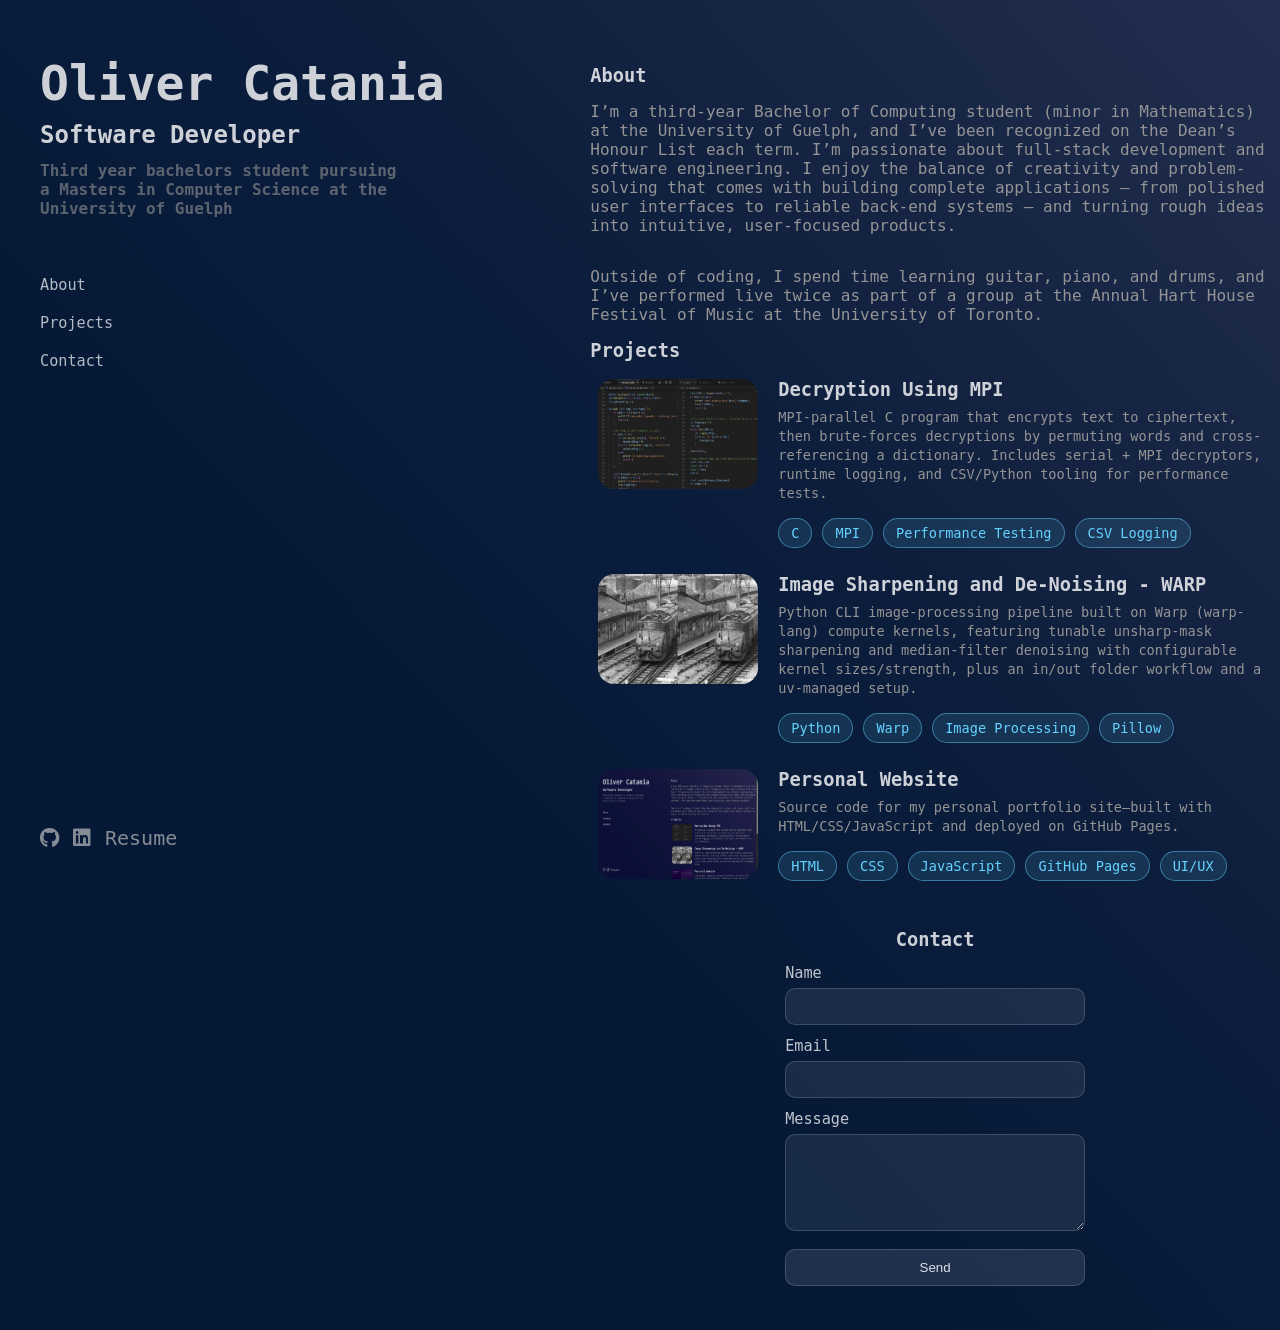
==== index.html @ 057a2d2d "Added icons - fixed link colour" ====
<!DOCTYPE html>
<html lang="en">
<head>
    <meta charset="UTF-8">
    <meta name="viewport" content="width=device-width, initial-scale=1.0">
    <title>Oliver Catania</title>
    <link rel="stylesheet" href="css/style.css">
    <link rel="stylesheet" href="https://cdnjs.cloudflare.com/ajax/libs/font-awesome/6.5.0/css/all.min.css">
    <link rel="icon" type="image/png" href="terminal-icon-md-deep-blue.png" sizes="any">

</head>
<body>
    <div class="left-to-right">
        <!-- LEFT DIV -->
        <div class="div1">
            <h1 style="padding-top: 55px;">Oliver Catania</h1>
            <h2 style="padding-top: 10px">Software Developer</h2>
            
            <h4 class="subtitle">Third year bachelors student pursuing a Masters 
                in Computer Science at the University of Guelph</h4>

            <nav class="section-links">
                <a href="#about">About</a>
                <!-- <a href="#experience">Experience</a> -->
                <a href="#projects">Projects</a>
                <a href="#contact">Contact</a>
            </nav>

            <div class="social-icons">
                <a href="https://github.com/olivercatania" target="_blank" rel="noopener noreferrer" aria-label="GitHub">
                    <i class="fa-brands fa-github"></i>
                </a>

                <a href="https://linkedin.com/in/oliver-catania" target="_blank" rel="noopener noreferrer" aria-label="LinkedIn">
                    <i class="fa-brands fa-linkedin"></i>
                </a>

                <a href="https://linkedin.com/in/oliver-catania" target="_blank" rel="noopener noreferrer">
                    Resume
                </a>

            </div>
        </div>
        <!-- RIGHT DIV -->
        <div class="div2 p1">
            <h3 id="about">About</h3>
            
            <p>
                I’m a third-year Bachelor of Computing student (minor in Mathematics) at the University of Guelph, and I’ve been
                recognized on the Dean’s Honour List each term. I’m passionate about full-stack development and software
                engineering. I enjoy the balance of creativity and problem-solving that comes with building complete applications —
                from polished user interfaces to reliable back-end systems — and turning rough ideas into intuitive, user-focused
                products.
            </p>
            <p>
                Outside of coding, I spend time learning guitar, piano, and drums, and I’ve performed live twice as part of a group
                at the Annual Hart House Festival of Music at the University of Toronto.
            </p>

            
            <!-- <h3 id="experience">Work Experience</h3>
            <p>More text</p> -->
            <h3 id="projects">Projects</h3>

            <div>
                <a class="projects" href="https://github.com/olivercatania/c-decrypt" target="_blank" rel="noopener noreferrer">
                    <img src="images/decrypt-fixed.png" alt="photo of code">
                    <div>
                        <h3 style="padding-bottom: 7px">
                            Decryption Using MPI
                        </h3>
                        <span>MPI-parallel C program that encrypts text to ciphertext, then brute-forces decryptions by permuting words and cross-referencing a dictionary. Includes serial + MPI decryptors, runtime logging, and CSV/Python tooling for performance tests.</span>
                        <ul class="tags">
                            <li>C</li>
                            <li>MPI</li>
                            <li>Performance Testing</li>
                            <li>CSV Logging</li>
                        </ul>
                    </div>
                </a>

                <a class="projects" href="https://github.com/olivercatania/warp-image-filters" target="_blank" rel="noopener noreferrer">
                    <img src="images/unsharp.png" alt="train comparison">
                    <div>
                        <h3 style="padding-bottom: 7px">
                            Image Sharpening and De-Noising - WARP
                        </h3>
                        <span>Python CLI image-processing pipeline built on Warp (warp-lang) compute kernels, featuring tunable unsharp-mask sharpening and median-filter denoising with configurable kernel sizes/strength, plus an in/out folder workflow and a uv-managed setup.</span>
                        <ul class="tags">
                            <li>Python</li>
                            <li>Warp</li>
                            <li>Image Processing</li>
                            <li>Pillow</li>
                        </ul>
                    </div>
                </a>

                <a class="projects" href="https://github.com/olivercatania/personal-website" target="_blank" rel="noopener noreferrer">
                    <img src="images/site.png" alt="website">
                    <div>
                        <h3 style="padding-bottom: 7px">
                            Personal Website
                        </h3>
                        <span>Source code for my personal portfolio site—built with HTML/CSS/JavaScript and deployed on GitHub Pages.
                        </span>
                        <ul class="tags">
                            <li>HTML</li>
                            <li>CSS</li>
                            <li>JavaScript</li>
                            <li>GitHub Pages</li>
                            <li>UI/UX</li>
                        </ul>

                    </div>
                </a>
            </div>
            
            <section id="contact">
                <h3>Contact</h3>
                    <form 
                        id="contact-form"
                        class="contact-form"
                        action="https://formspree.io/f/xgoedpyl"
                        method="POST">

                        <label>
                            Name
                            <input type="text" name="name" autocomplete="name" required>
                        </label>

                        <label>
                            Email
                            <input type="email" name="email" autocomplete="email" required>
                        </label>

                        <label>
                            Message
                            <textarea name="message" rows="5" required></textarea>
                        </label>

                        <!-- Honeypot (spam trap): keep hidden -->
                        <input type="text" name="_gotcha" class="hp" tabindex="-1" autocomplete="off">
                        <button type="submit">Send</button>

                        <p id="contact-status" class="form-status"></p>
                    </form>
            </section>
        </div>
       
    </div>
    <script src="js/script.js"></script>
</body>
</html>
---- css/style.css ----
html, body {
  background-color: rgb(20, 19, 59);
  background-image: linear-gradient(to right top, #051937, #051937, #051937, #051937, #051937, #071b39, #0a1c3b, #0d1e3d, #132241, #182646, #1d2a4a, #222e4f);
  padding: 0;
  margin: 0;
  width: 100%; 
  min-height: 100vh;
  box-sizing: border-box; 
  color: white;
  font-family: DejaVu Sans Mono, monospace;
  scroll-behavior: smooth;
}

@media (max-width: 1000px) {
  .left-to-right{
    flex-direction: column !important;
  }

  h1{
    font-size: 2.6rem !important;
    padding-top: 80px !important;
  }

  .div1{
    position: static !important;
  }

  .div2{
    padding-right: 10px;
    padding-left: 40px !important;
  }

  .p1{
    padding-top:0px !important;
  }

  .section-links{ 
    display: none !important;
    pointer-events: none !important;
  }
}

@media (max-width: 600px) {
  h1{
    font-size: 2rem !important;
    padding-top: 90px !important;
  }

  .div1, .div2{
    padding-left: 20px!important;
  }

  .contact-form{
    width: max(200px, 50%) !important;
  }

  .projects{
    flex-direction: column;
    padding-right: 8px !important;
    margin-right: 10px !important;
  }

  .projects img{
    width: 100% !important;
    height: 60% !important;
    margin-right: 0px !important;
    margin-bottom: 8px;
  }
}

@media (max-width: 300px) {
  h1{
    padding-top: 95px !important;
    font-size: 1.7rem !important;
  }

  .div1, .div2{
    padding-left: 16px!important;
  }
}

h1 {
  font-family: DejaVu Sans Mono, monospace;
  font-size: 3rem;
  font-weight: bold;
  text-align: center;
  margin: 0;
  color: rgba(255, 255, 255, 0.8);
}

h2 {
  margin: 0;
  color: rgba(255, 255, 255, 0.8);
}

h3 {
  margin: 0;
  color: rgba(255, 255, 255, 0.8);
}

h4 {
  color: rgba(148, 148, 148, 0.6);
  margin: 0;
  padding-top: 12px;
}

p {
  color: rgb(148, 148, 148);
}

.left-to-right {
  display: flex;
  flex-direction: row;
}

.div1, .div2{
  display: flex;
  flex-direction: column;
  justify-content: flex-start;
  align-items: flex-start; 
}

.div1{
  height: 100vh;

  padding-right: 10px;
  padding-left: 40px;
    
  flex: 43%;
  align-self: flex-start;
  top: 0px;
  position: sticky;
}
.div2{
  padding-left: 20px;
  flex: 57%;
  min-width: 0;
}

.p1{
  padding-top:65px;
}

.subtitle {
  max-width: 38ch;
}


/* Button group styling */
.section-links{
  margin-top: 48px;
  display: flex;
  flex-direction: column;
  gap: 10px;
}

.section-links a{
  text-decoration: none;
  font-size: 0.95rem;
  color: rgba(255,255,255,0.70);
  width: fit-content;
  transition: color 0.15s ease, transform 0.15s ease;
  margin-top: 10px;
}

.section-links a:hover{
  color: rgba(255,255,255,0.92);
  transform: translateX(3px);
}

.social-icons{
  margin-top: auto;
  padding-top: 18px;
  padding-bottom: 50px;
  display: flex;
  gap: 14px;
}

.social-icons a{
  color: rgba(190, 190, 190, 0.7);
  font-size: 1.25rem;
  text-decoration: none;
  transition: color 0.15s ease, transform 0.15s ease;
}

.social-icons a:hover{
  color: rgba(255,255,255,0.90);
  transform: translateY(-2px);
}

/* Projects section */

.projects {
  display: flex;
  margin-top: 10px;
  padding: 8px;
  border-radius: 16px;
  transition: background-color 190ms ease;

  
  text-decoration: none;
}

.projects:hover{
  background-color: rgba(254, 254, 254, 0.05)
}

.projects:link{
  color: rgb(148, 148, 148);
}

.projects:visited{
  color: rgb(148, 148, 148);
}

.projects img{
  width: 160px;
  height: 110px;
  margin-right: 20px;

  border-radius: 16px;
}

.projects span{
  font-size: 0.85rem;
}


/* TAGS */

.tags {
  display: flex;
  flex-wrap: wrap;
  gap: 10px;
  list-style: none;
  padding: 0;
  margin-bottom: 0;
}

.tags li{
  padding: 6px 12px;
  border-radius: 999px;
  color: #64D2FF;
  border: 1px solid rgba(100, 210, 255, 0.45);
  background: rgba(100, 210, 255, 0.12);
  font-size: 0.85rem;
}

/* Contact form styling */
/* Center the whole contact section inside the right column */
#contact{
  width: 100%;
  margin-top: 40px;
  display: flex;
  flex-direction: column;
  align-items: center;
}

#contact h3{
  text-align: center;
  width: 100%;
  max-width: 520px;
}

.contact-form{
  margin-top: 14px;
  width: 300px;
  max-width: 520px;
  display: flex;
  flex-direction: column;
  gap: 12px;
}

.contact-form label{
  display: flex;
  flex-direction: column;
  gap: 6px;
  color: rgba(255,255,255,0.75);
  font-size: 0.95rem;
}

.contact-form input,
.contact-form textarea{
  padding: 10px 12px;
  border-radius: 10px;
  border: 1px solid rgba(255,255,255,0.16);
  background: rgba(255,255,255,0.08);
  color: rgba(255,255,255,0.90);
  outline: none;
}

.contact-form textarea{
  resize: vertical;
}

.contact-form input:focus,
.contact-form textarea:focus{
  border-color: rgba(255,255,255,0.30);
  background: rgba(255,255,255,0.10);
}

.contact-form button{
  margin-top: 6px;
  padding: 10px 14px;
  border-radius: 10px;
  border: 1px solid rgba(255,255,255,0.16);
  background: rgba(255,255,255,0.10);
  color: rgba(255,255,255,0.85);
  cursor: pointer;
}

.contact-form button:hover{
  background: rgba(255,255,255,0.16);
}


/* honeypot hidden */
.hp{ 
    display:none;
}
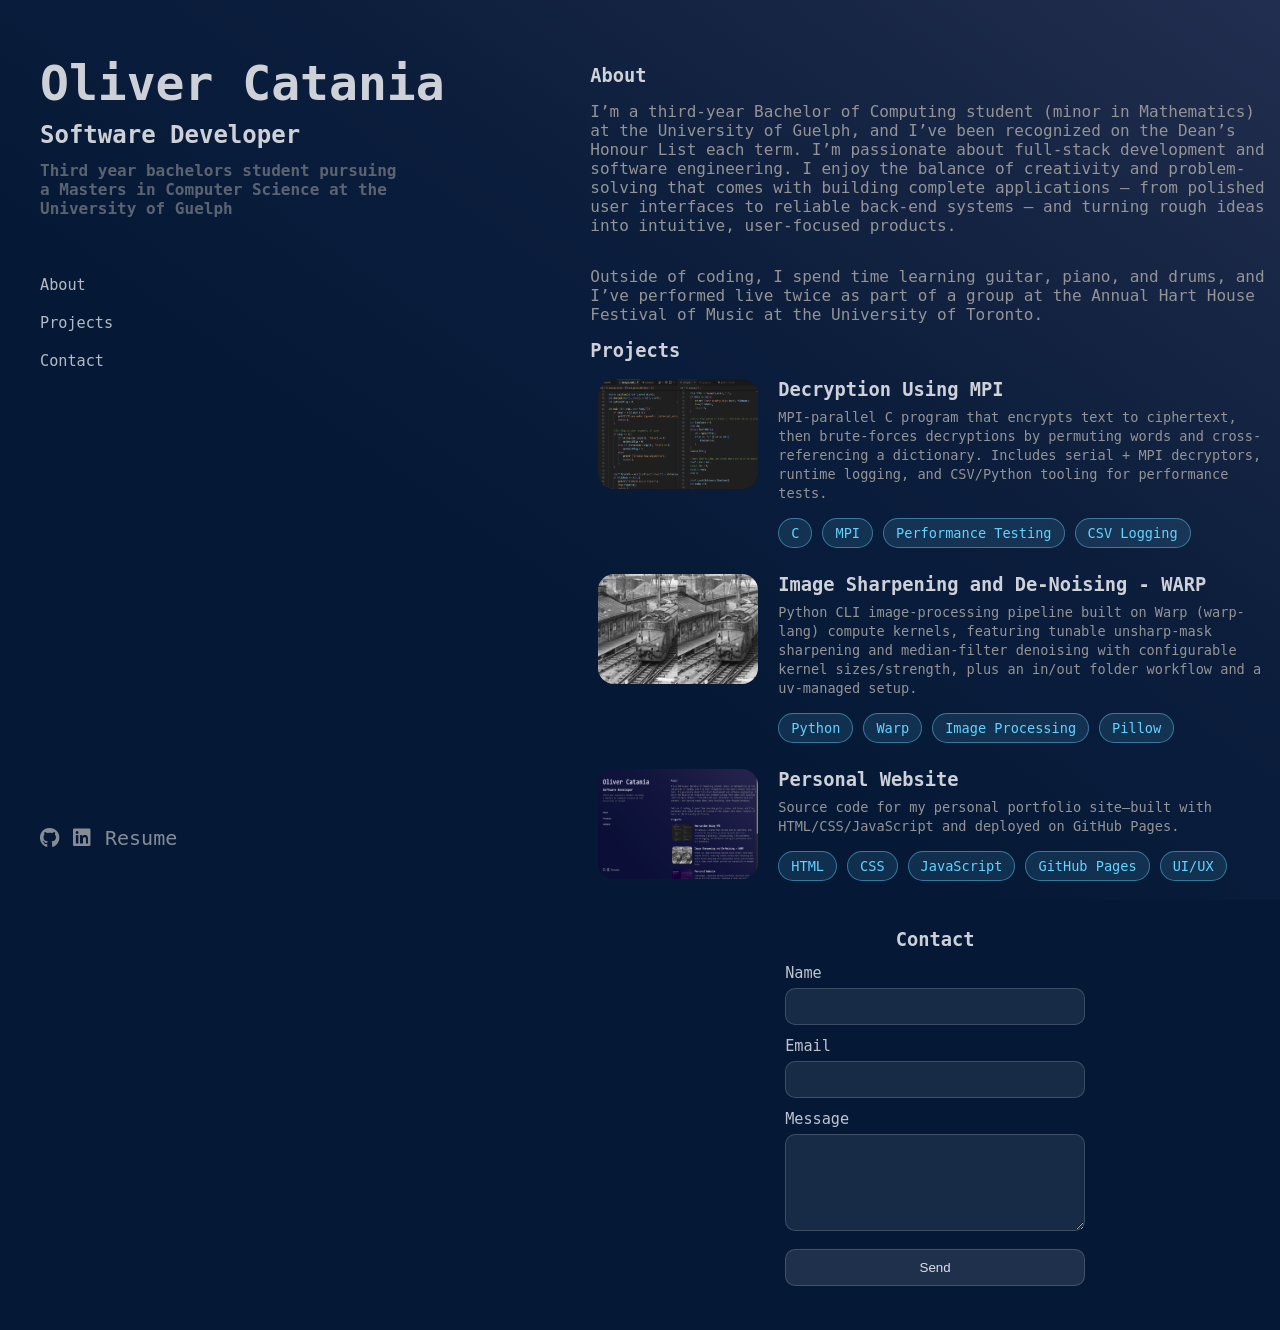
==== commit 6a98f04f: "background fix" ====
--- a/index.html
+++ b/index.html
@@ -2,7 +2,7 @@
 <html lang="en">
 <head>
     <meta charset="UTF-8">
-    <meta name="viewport" content="width=device-width, initial-scale=1.0">
+    <meta name="viewport" content="width=device-width, initial-scale=1.0, viewport-fit=cover">
     <title>Oliver Catania</title>
     <link rel="stylesheet" href="css/style.css">
     <link rel="stylesheet" href="https://cdnjs.cloudflare.com/ajax/libs/font-awesome/6.5.0/css/all.min.css">
@@ -10,6 +10,7 @@
 
 </head>
 <body>
+    <div class="page-bg" aria-hidden="true"></div>
     <div class="left-to-right">
         <!-- LEFT DIV -->
         <div class="div1">
--- a/css/style.css
+++ b/css/style.css
@@ -1,6 +1,8 @@
-html, body {
-  background-color: rgb(20, 19, 59);
-  background-image: linear-gradient(to right top, #051937, #051937, #051937, #051937, #051937, #071b39, #0a1c3b, #0d1e3d, #132241, #182646, #1d2a4a, #222e4f);
+html{
+  background: #051937;
+  
+} 
+body {
   padding: 0;
   margin: 0;
   width: 100%; 
@@ -9,7 +11,23 @@
   color: white;
   font-family: DejaVu Sans Mono, monospace;
   scroll-behavior: smooth;
-}
+  padding-bottom: env(safe-area-inset-bottom);
+}
+
+.page-bg{
+  position: fixed;
+  inset: 0;
+  z-index: -1;
+  pointer-events: none;
+
+  background-color: rgb(20, 19, 59);
+  background-image: linear-gradient(to right top,
+    #051937, #051937, #051937, #051937, #051937,
+    #071b39, #0a1c3b, #0d1e3d, #132241, #182646,
+    #1d2a4a, #222e4f
+  );
+}
+
 
 @media (max-width: 1000px) {
   .left-to-right{
@@ -18,11 +36,12 @@
 
   h1{
     font-size: 2.6rem !important;
-    padding-top: 80px !important;
+    padding-top: 40px !important;
   }
 
   .div1{
     position: static !important;
+    height: auto !important;
   }
 
   .div2{
@@ -43,7 +62,7 @@
 @media (max-width: 600px) {
   h1{
     font-size: 2rem !important;
-    padding-top: 90px !important;
+    padding-top: 20px !important;
   }
 
   .div1, .div2{
@@ -70,7 +89,7 @@
 
 @media (max-width: 300px) {
   h1{
-    padding-top: 95px !important;
+    padding-top: 20px !important;
     font-size: 1.7rem !important;
   }
 
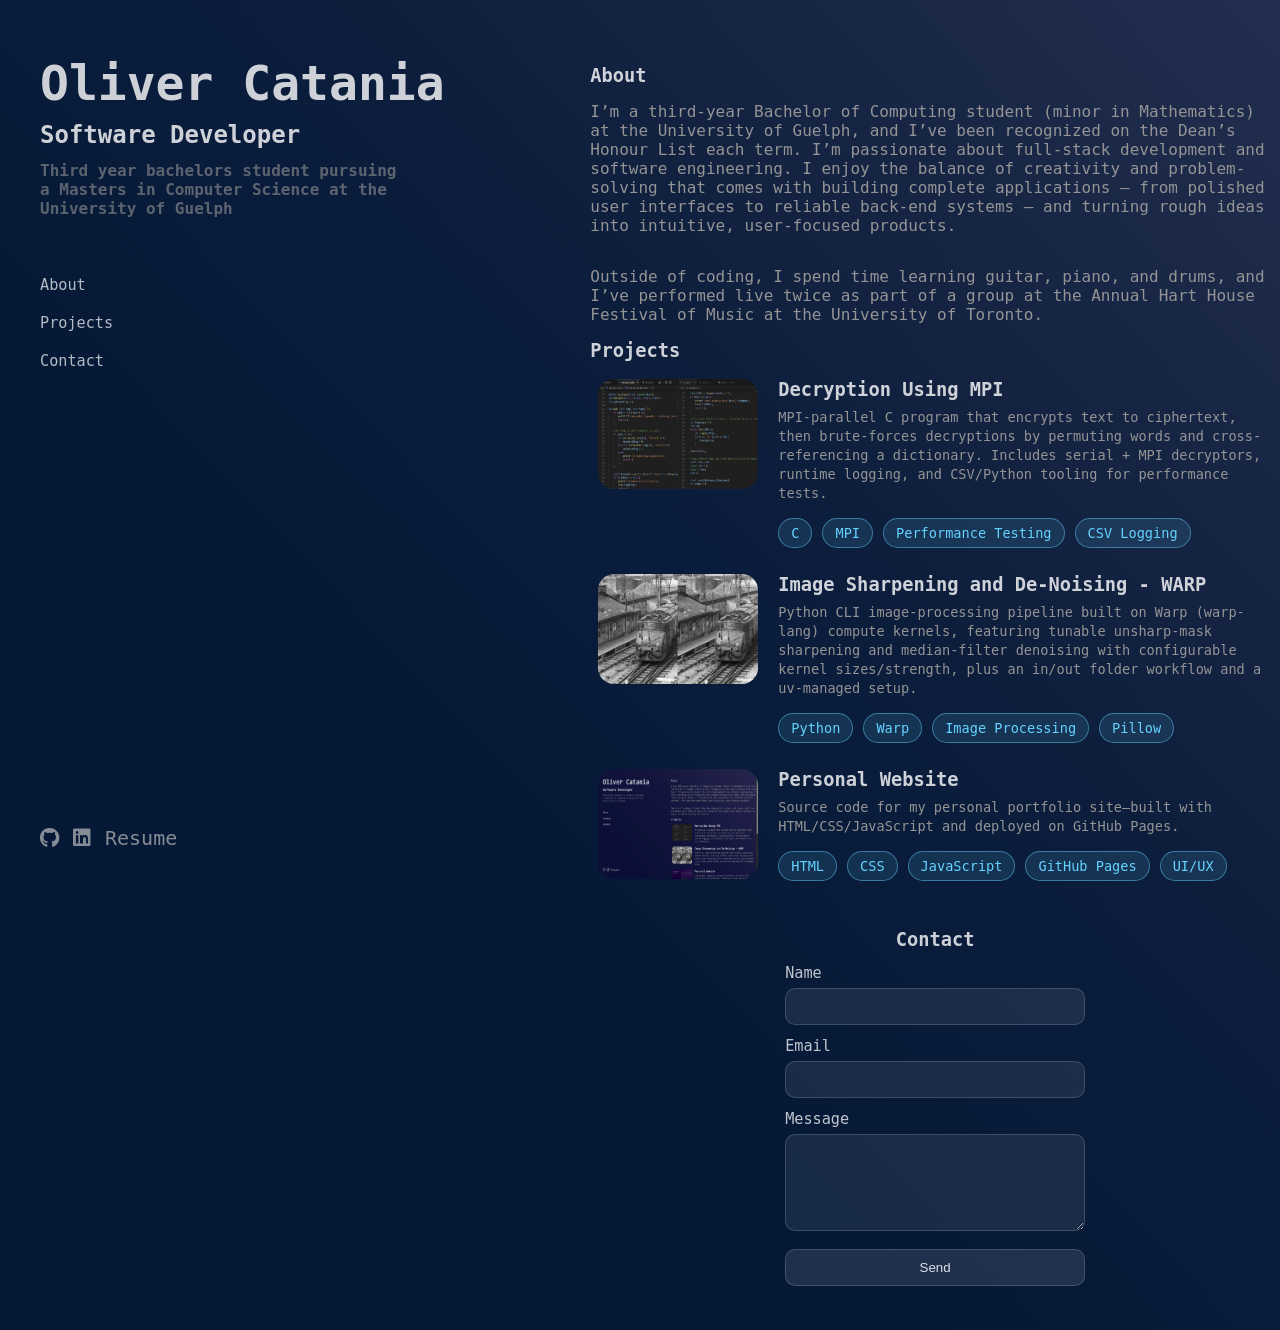
==== commit 29a0678b: "bg fix" ====
--- a/index.html
+++ b/index.html
@@ -2,7 +2,7 @@
 <html lang="en">
 <head>
     <meta charset="UTF-8">
-    <meta name="viewport" content="width=device-width, initial-scale=1.0, viewport-fit=cover">
+    <meta name="viewport" content="width=device-width, initial-scale=1.0">
     <title>Oliver Catania</title>
     <link rel="stylesheet" href="css/style.css">
     <link rel="stylesheet" href="https://cdnjs.cloudflare.com/ajax/libs/font-awesome/6.5.0/css/all.min.css">
@@ -10,7 +10,6 @@
 
 </head>
 <body>
-    <div class="page-bg" aria-hidden="true"></div>
     <div class="left-to-right">
         <!-- LEFT DIV -->
         <div class="div1">
--- a/css/style.css
+++ b/css/style.css
@@ -1,8 +1,9 @@
 html{
-  background: #051937;
-  
-} 
+  background-color: #051937;
+}
+
 body {
+  background-image: linear-gradient(to right top, #051937, #051937, #051937, #051937, #051937, #071b39, #0a1c3b, #0d1e3d, #132241, #182646, #1d2a4a, #222e4f);
   padding: 0;
   margin: 0;
   width: 100%; 
@@ -14,21 +15,6 @@
   padding-bottom: env(safe-area-inset-bottom);
 }
 
-.page-bg{
-  position: fixed;
-  inset: 0;
-  z-index: -1;
-  pointer-events: none;
-
-  background-color: rgb(20, 19, 59);
-  background-image: linear-gradient(to right top,
-    #051937, #051937, #051937, #051937, #051937,
-    #071b39, #0a1c3b, #0d1e3d, #132241, #182646,
-    #1d2a4a, #222e4f
-  );
-}
-
-
 @media (max-width: 1000px) {
   .left-to-right{
     flex-direction: column !important;
@@ -41,7 +27,6 @@
 
   .div1{
     position: static !important;
-    height: auto !important;
   }
 
   .div2{
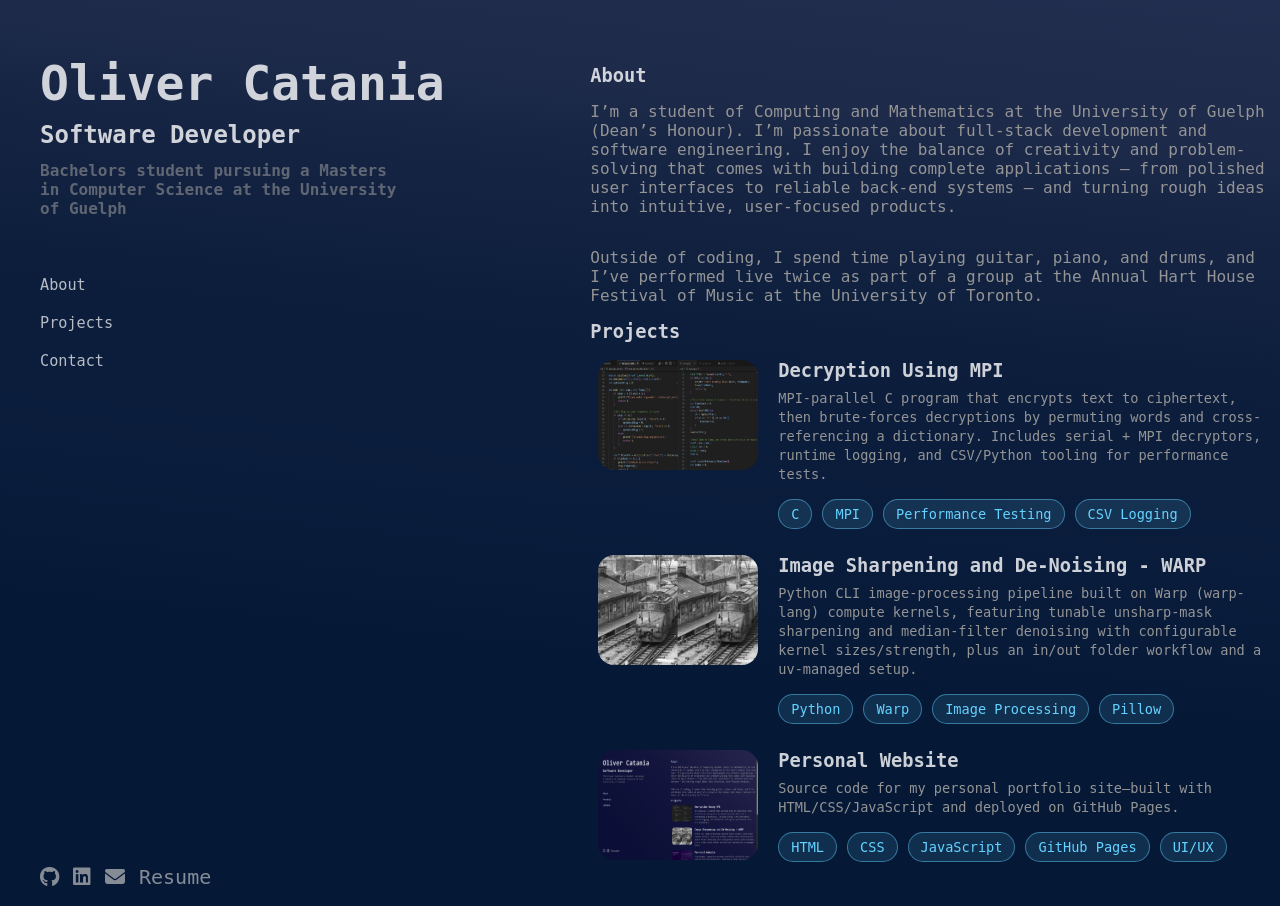
==== commit 986258bb: "remove form, add email option" ====
--- a/index.html
+++ b/index.html
@@ -16,8 +16,7 @@
             <h1 style="padding-top: 55px;">Oliver Catania</h1>
             <h2 style="padding-top: 10px">Software Developer</h2>
             
-            <h4 class="subtitle">Third year bachelors student pursuing a Masters 
-                in Computer Science at the University of Guelph</h4>
+            <h4 class="subtitle">Bachelors student pursuing a Masters in Computer Science at the University of Guelph</h4>
 
             <nav class="section-links">
                 <a href="#about">About</a>
@@ -35,10 +34,14 @@
                     <i class="fa-brands fa-linkedin"></i>
                 </a>
 
+                <a href="mailto:oacatania@gmail.com" aria-label="Email Oliver">
+                    <i class="fa-solid fa-envelope"></i>
+                </a>
+
+
                 <a href="https://linkedin.com/in/oliver-catania" target="_blank" rel="noopener noreferrer">
                     Resume
                 </a>
-
             </div>
         </div>
         <!-- RIGHT DIV -->
@@ -46,14 +49,13 @@
             <h3 id="about">About</h3>
             
             <p>
-                I’m a third-year Bachelor of Computing student (minor in Mathematics) at the University of Guelph, and I’ve been
-                recognized on the Dean’s Honour List each term. I’m passionate about full-stack development and software
+                I’m a student of Computing and Mathematics at the University of Guelph (Dean’s Honour). I’m passionate about full-stack development and software
                 engineering. I enjoy the balance of creativity and problem-solving that comes with building complete applications —
                 from polished user interfaces to reliable back-end systems — and turning rough ideas into intuitive, user-focused
                 products.
             </p>
             <p>
-                Outside of coding, I spend time learning guitar, piano, and drums, and I’ve performed live twice as part of a group
+                Outside of coding, I spend time playing guitar, piano, and drums, and I’ve performed live twice as part of a group
                 at the Annual Hart House Festival of Music at the University of Toronto.
             </p>
 
@@ -114,39 +116,6 @@
                     </div>
                 </a>
             </div>
-            
-            <section id="contact">
-                <h3>Contact</h3>
-                    <form 
-                        id="contact-form"
-                        class="contact-form"
-                        action="https://formspree.io/f/xgoedpyl"
-                        method="POST">
-
-                        <label>
-                            Name
-                            <input type="text" name="name" autocomplete="name" required>
-                        </label>
-
-                        <label>
-                            Email
-                            <input type="email" name="email" autocomplete="email" required>
-                        </label>
-
-                        <label>
-                            Message
-                            <textarea name="message" rows="5" required></textarea>
-                        </label>
-
-                        <!-- Honeypot (spam trap): keep hidden -->
-                        <input type="text" name="_gotcha" class="hp" tabindex="-1" autocomplete="off">
-                        <button type="submit">Send</button>
-
-                        <p id="contact-status" class="form-status"></p>
-                    </form>
-            </section>
-        </div>
-       
     </div>
     <script src="js/script.js"></script>
 </body>
--- a/css/style.css
+++ b/css/style.css
@@ -1,9 +1,9 @@
 html{
-  background-color: #051937;
+  background: #051937;
 }
 
 body {
-  background-image: linear-gradient(to right top, #051937, #051937, #051937, #051937, #051937, #071b39, #0a1c3b, #0d1e3d, #132241, #182646, #1d2a4a, #222e4f);
+  background: linear-gradient(6deg,rgba(5, 25, 55, 1) 0%, rgba(5, 25, 55, 1) 11%, rgba(5, 25, 55, 1) 29%, rgba(10, 28, 59, 1) 44%, rgba(13, 30, 61, 1) 63%, rgba(19, 34, 65, 1) 73%, rgba(24, 38, 70, 1) 80%, rgba(29, 42, 74, 1) 85%, rgba(34, 46, 79, 1) 100%);
   padding: 0;
   margin: 0;
   width: 100%; 
@@ -27,6 +27,7 @@
 
   .div1{
     position: static !important;
+    height: auto !important;
   }
 
   .div2{
@@ -137,6 +138,7 @@
 }
 .div2{
   padding-left: 20px;
+  padding-bottom: 20px;
   flex: 57%;
   min-width: 0;
 }
@@ -175,7 +177,7 @@
 .social-icons{
   margin-top: auto;
   padding-top: 18px;
-  padding-bottom: 50px;
+  padding-bottom: 11px;
   display: flex;
   gap: 14px;
 }
@@ -221,6 +223,7 @@
   width: 160px;
   height: 110px;
   margin-right: 20px;
+  margin-bottom: 18px;
 
   border-radius: 16px;
 }
@@ -248,77 +251,4 @@
   border: 1px solid rgba(100, 210, 255, 0.45);
   background: rgba(100, 210, 255, 0.12);
   font-size: 0.85rem;
-}
-
-/* Contact form styling */
-/* Center the whole contact section inside the right column */
-#contact{
-  width: 100%;
-  margin-top: 40px;
-  display: flex;
-  flex-direction: column;
-  align-items: center;
-}
-
-#contact h3{
-  text-align: center;
-  width: 100%;
-  max-width: 520px;
-}
-
-.contact-form{
-  margin-top: 14px;
-  width: 300px;
-  max-width: 520px;
-  display: flex;
-  flex-direction: column;
-  gap: 12px;
-}
-
-.contact-form label{
-  display: flex;
-  flex-direction: column;
-  gap: 6px;
-  color: rgba(255,255,255,0.75);
-  font-size: 0.95rem;
-}
-
-.contact-form input,
-.contact-form textarea{
-  padding: 10px 12px;
-  border-radius: 10px;
-  border: 1px solid rgba(255,255,255,0.16);
-  background: rgba(255,255,255,0.08);
-  color: rgba(255,255,255,0.90);
-  outline: none;
-}
-
-.contact-form textarea{
-  resize: vertical;
-}
-
-.contact-form input:focus,
-.contact-form textarea:focus{
-  border-color: rgba(255,255,255,0.30);
-  background: rgba(255,255,255,0.10);
-}
-
-.contact-form button{
-  margin-top: 6px;
-  padding: 10px 14px;
-  border-radius: 10px;
-  border: 1px solid rgba(255,255,255,0.16);
-  background: rgba(255,255,255,0.10);
-  color: rgba(255,255,255,0.85);
-  cursor: pointer;
-}
-
-.contact-form button:hover{
-  background: rgba(255,255,255,0.16);
-}
-
-
-/* honeypot hidden */
-.hp{ 
-    display:none;
-}
+}
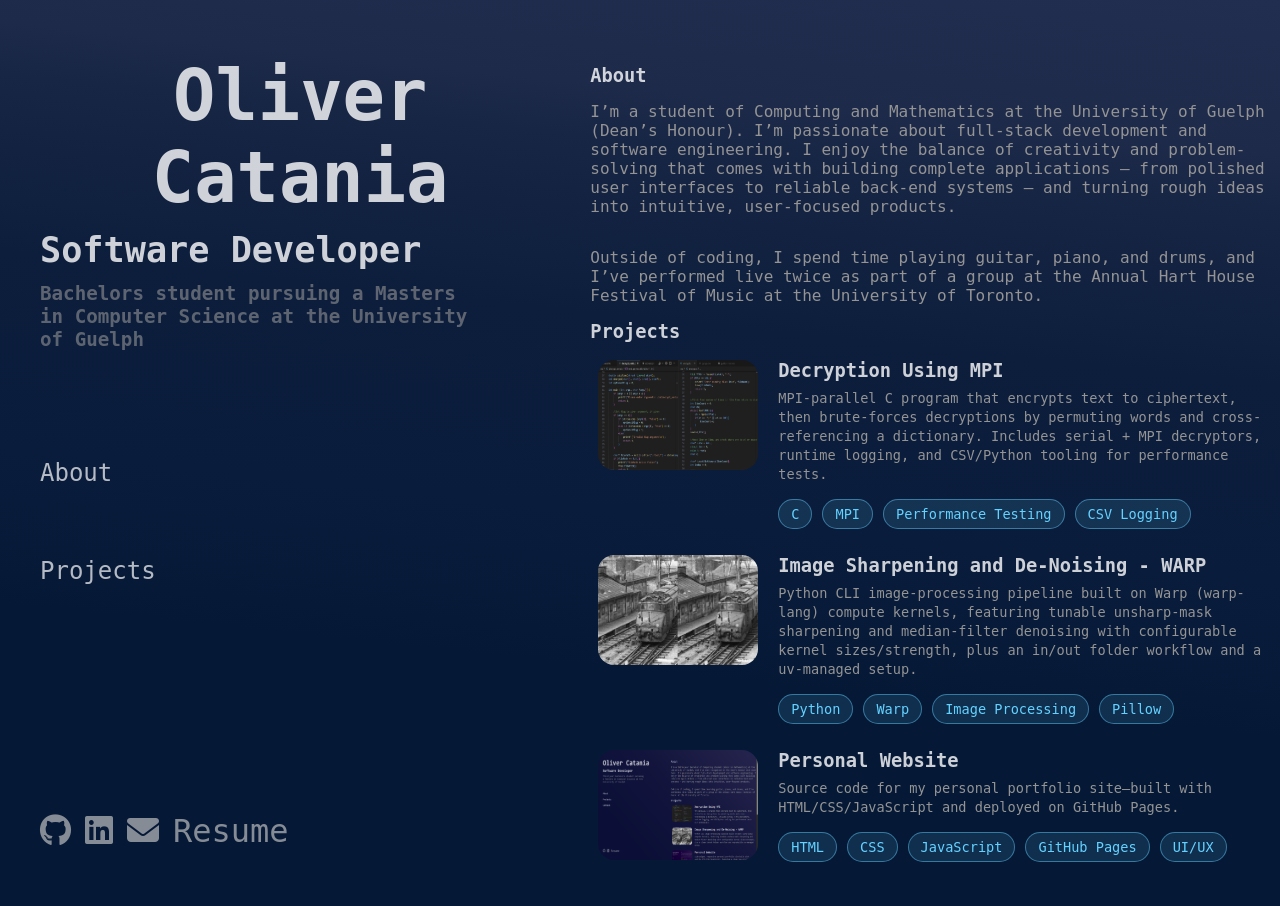
==== commit 301aa659: "Fix styling for larger screens" ====
--- a/index.html
+++ b/index.html
@@ -22,7 +22,6 @@
                 <a href="#about">About</a>
                 <!-- <a href="#experience">Experience</a> -->
                 <a href="#projects">Projects</a>
-                <a href="#contact">Contact</a>
             </nav>
 
             <div class="social-icons">
@@ -38,8 +37,7 @@
                     <i class="fa-solid fa-envelope"></i>
                 </a>
 
-
-                <a href="https://linkedin.com/in/oliver-catania" target="_blank" rel="noopener noreferrer">
+                <a href="/Resume.pdf" target="_blank" rel="noopener noreferrer">
                     Resume
                 </a>
             </div>
--- a/css/style.css
+++ b/css/style.css
@@ -15,6 +15,18 @@
   padding-bottom: env(safe-area-inset-bottom);
 }
 
+@media (min-width: 1150px) {
+  .section-links a{
+    font-size: 1.5rem !important;
+  }
+}
+
+@media (min-width: 1400px) {
+  .section-links a{
+    font-size: 2rem !important;
+  }
+}
+
 @media (max-width: 1000px) {
   .left-to-right{
     flex-direction: column !important;
@@ -81,6 +93,33 @@
 
   .div1, .div2{
     padding-left: 16px!important;
+  }
+}
+
+@media (min-height: 650px) {
+  .social-icons{
+    padding-bottom: 50px !important;
+  }
+
+  .social-icons a{
+     font-size: 2rem !important;
+  }
+
+  .section-links a{
+    padding-top: 50px !important;
+    font-size: 1.5rem !important;
+  }
+
+  h1{
+    font-size: 4.4rem !important;
+  }
+
+  h2{
+    font-size: 2.2rem;
+  }
+
+  h4{
+    font-size: 1.2rem !important;
   }
 }
 
@@ -202,9 +241,14 @@
   padding: 8px;
   border-radius: 16px;
   transition: background-color 190ms ease;
-
-  
+  -webkit-tap-highlight-color: rgba(254, 254, 254, 0.08);
+  touch-action: pan-y;
+
   text-decoration: none;
+}
+
+.projects.is-pressed{
+  background-color: rgba(254, 254, 254, 0.05);
 }
 
 .projects:hover{
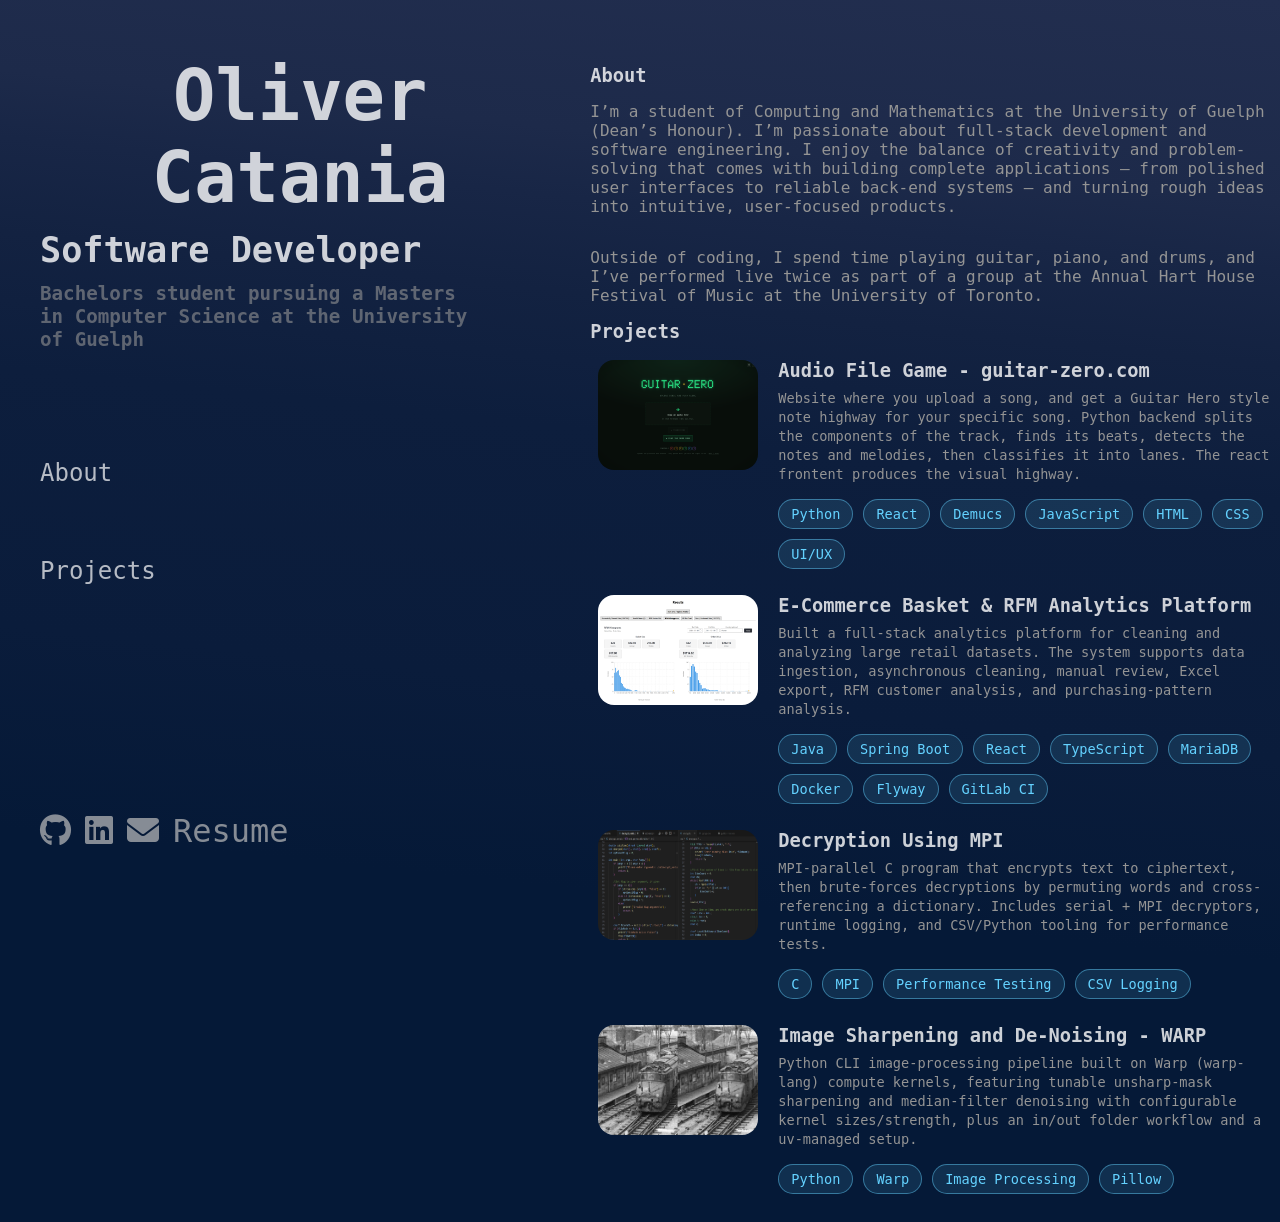
==== commit 7f978e4b: "Updated resume and entries" ====
--- a/index.html
+++ b/index.html
@@ -63,6 +63,45 @@
             <h3 id="projects">Projects</h3>
 
             <div>
+                <a class="projects" href="https://guitar-zero.com" target="_blank" rel="noopener noreferrer">
+                    <img src="images/guitar-zero.png" alt="guitar-zero homepage">
+                    <div>
+                        <h3 style="padding-bottom: 7px">
+                             Audio File Game - guitar-zero.com
+                        </h3>
+                        <span>Website where you upload a song, and get a Guitar Hero style note highway for your specific song. Python backend splits the components of the track, finds its beats, detects the notes and melodies, then classifies it into lanes. The react frontent produces the visual highway.</span>
+                        <ul class="tags">
+                            <li>Python</li>
+                            <li>React</li>
+                            <li>Demucs</li>
+                            <li>JavaScript</li>
+                            <li>HTML</li>
+                            <li>CSS</li>
+                            <li>UI/UX</li>
+                        </ul>
+                    </div>
+                </a>
+
+                <a class="projects" href="projects/ecommerce-rfm/">
+                    <img src="images/e-commerce-images/rfm-histograms.png" alt="Basket-size and order-value analytics dashboard">
+                    <div>
+                        <h3 style="padding-bottom: 7px">
+                             E-Commerce Basket &amp; RFM Analytics Platform
+                        </h3>
+                        <span>Built a full-stack analytics platform for cleaning and analyzing large retail datasets. The system supports data ingestion, asynchronous cleaning, manual review, Excel export, RFM customer analysis, and purchasing-pattern analysis.</span>
+                        <ul class="tags">
+                            <li>Java</li>
+                            <li>Spring Boot</li>
+                            <li>React</li>
+                            <li>TypeScript</li>
+                            <li>MariaDB</li>
+                            <li>Docker</li>
+                            <li>Flyway</li>
+                            <li>GitLab CI</li>
+                        </ul>
+                    </div>
+                </a>
+
                 <a class="projects" href="https://github.com/olivercatania/c-decrypt" target="_blank" rel="noopener noreferrer">
                     <img src="images/decrypt-fixed.png" alt="photo of code">
                     <div>
@@ -95,7 +134,7 @@
                     </div>
                 </a>
 
-                <a class="projects" href="https://github.com/olivercatania/personal-website" target="_blank" rel="noopener noreferrer">
+                <!-- <a class="projects" href="https://github.com/olivercatania/personal-website" target="_blank" rel="noopener noreferrer">
                     <img src="images/site.png" alt="website">
                     <div>
                         <h3 style="padding-bottom: 7px">
@@ -112,9 +151,10 @@
                         </ul>
 
                     </div>
-                </a>
+                </a> -->
             </div>
+        </div>
     </div>
     <script src="js/script.js"></script>
 </body>
-</html>+</html>
--- a/css/style.css
+++ b/css/style.css
@@ -276,7 +276,6 @@
   font-size: 0.85rem;
 }
 
-
 /* TAGS */
 
 .tags {
@@ -295,4 +294,4 @@
   border: 1px solid rgba(100, 210, 255, 0.45);
   background: rgba(100, 210, 255, 0.12);
   font-size: 0.85rem;
-}+}
